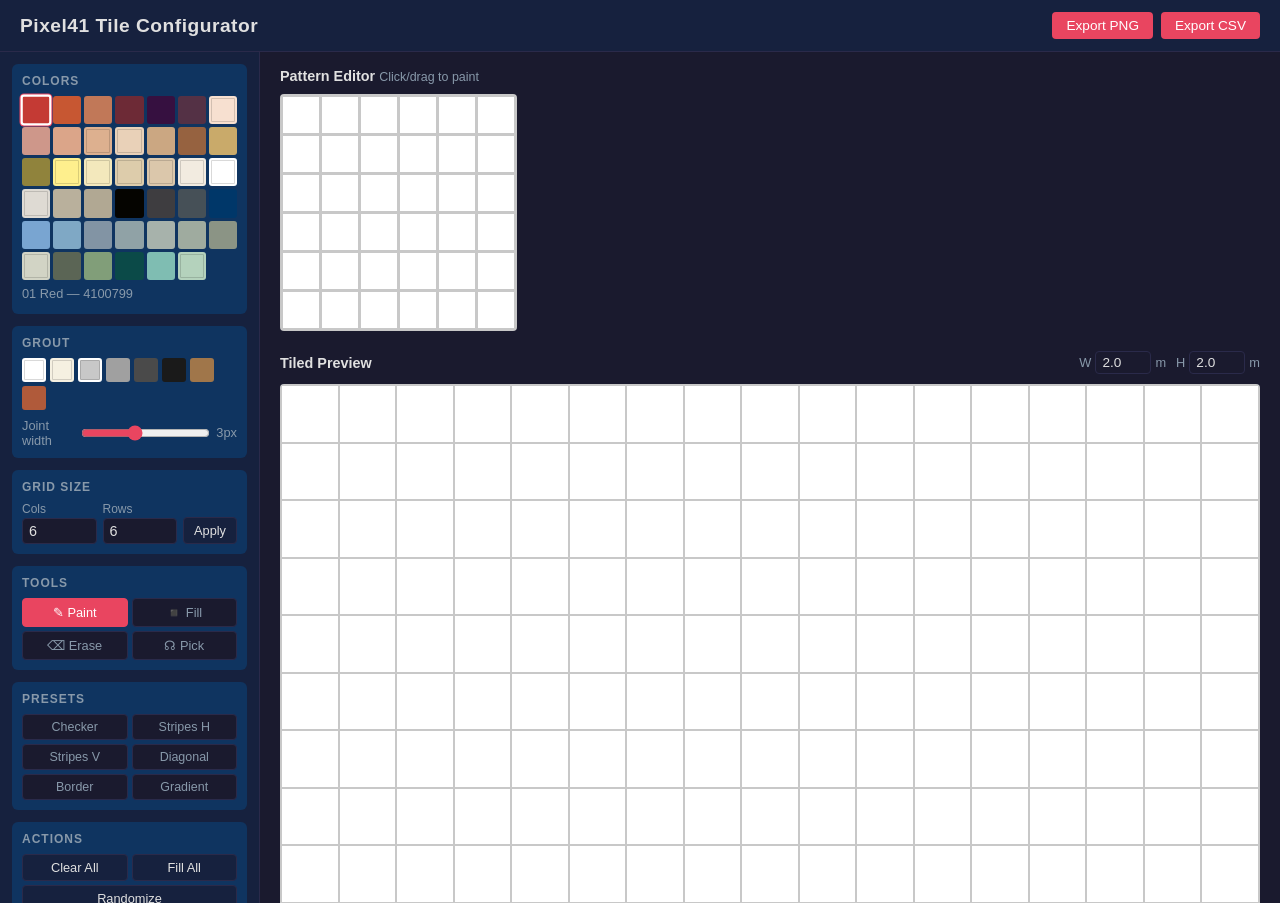
==== index.html @ 07969ab4 "Add Pixel41 Tile Configurator Interactive tool for designing Pixel41 tile patterns and generating or" ====
<!DOCTYPE html>
<html lang="en">
<head>
  <meta charset="UTF-8">
  <meta name="viewport" content="width=device-width, initial-scale=1.0">
  <title>Pixel41 Tile Configurator</title>
  <link rel="stylesheet" href="style.css">
</head>
<body>
  <header>
    <h1>Pixel41 Tile Configurator</h1>
    <div class="header-actions">
      <button id="export-png" title="Export pattern as PNG">Export PNG</button>
      <button id="export-csv" title="Export order summary as CSV">Export CSV</button>
    </div>
  </header>

  <main>
    <aside class="sidebar">
      <section class="panel">
        <h2>Colors</h2>
        <div id="palette" class="palette"></div>
        <div id="color-info" class="color-info">Select a color</div>
      </section>

      <section class="panel">
        <h2>Grout</h2>
        <div id="grout-palette" class="grout-palette"></div>
        <label class="range-label">
          Joint width
          <input type="range" id="grout-width" min="1" max="6" value="3">
          <span id="grout-width-label">3px</span>
        </label>
      </section>

      <section class="panel">
        <h2>Grid Size</h2>
        <div class="grid-controls">
          <label>
            Cols
            <input type="number" id="cols" value="6" min="2" max="32">
          </label>
          <label>
            Rows
            <input type="number" id="rows" value="6" min="2" max="32">
          </label>
          <button id="apply-size">Apply</button>
        </div>
      </section>

      <section class="panel">
        <h2>Tools</h2>
        <div class="tools">
          <button class="tool-btn active" data-tool="paint" title="Paint (P)">&#9998; Paint</button>
          <button class="tool-btn" data-tool="fill" title="Bucket Fill (F)">&#9726; Fill</button>
          <button class="tool-btn" data-tool="erase" title="Eraser (E)">&#9003; Erase</button>
          <button class="tool-btn" data-tool="eyedrop" title="Eyedropper (I)">&#9738; Pick</button>
        </div>
      </section>

      <section class="panel">
        <h2>Presets</h2>
        <div class="presets" id="presets"></div>
      </section>

      <section class="panel">
        <h2>Actions</h2>
        <div class="actions">
          <button id="clear-all">Clear All</button>
          <button id="fill-all">Fill All</button>
          <button id="random-fill">Randomize</button>
        </div>
      </section>
    </aside>

    <div class="content-area">
      <section class="editor-section">
        <h2>Pattern Editor <span class="hint">Click/drag to paint</span></h2>
        <div id="grid-container" class="grid-container"></div>
      </section>

      <section class="preview-section">
        <div class="preview-header">
          <h2>Tiled Preview</h2>
          <div class="preview-dims">
            <label class="dim-label">
              W
              <input type="number" id="preview-width" value="2.0" min="0.5" max="10" step="0.5"> m
            </label>
            <label class="dim-label">
              H
              <input type="number" id="preview-height" value="2.0" min="0.5" max="10" step="0.5"> m
            </label>
          </div>
        </div>
        <canvas id="preview-canvas"></canvas>
      </section>

      <section class="order-section">
        <h2>Order Summary</h2>
        <div class="order-meta" id="order-meta"></div>
        <table id="order-table">
          <thead>
            <tr>
              <th>Swatch</th>
              <th>Color</th>
              <th>Product Code</th>
              <th>Tiles</th>
              <th>Boxes (28/box)</th>
              <th>Recommended Grout</th>
            </tr>
          </thead>
          <tbody id="order-body"></tbody>
          <tfoot id="order-foot"></tfoot>
        </table>
        <div id="grout-recommendation" class="grout-recommendation"></div>
      </section>
    </div>
  </main>

  <script src="app.js"></script>
</body>
</html>
---- style.css ----
*, *::before, *::after {
  box-sizing: border-box;
  margin: 0;
  padding: 0;
}

:root {
  --bg: #1a1a2e;
  --surface: #16213e;
  --surface2: #0f3460;
  --text: #e0e0e0;
  --text-muted: #8899aa;
  --accent: #e94560;
  --border: #2a2a4a;
  --grout-default: #c8c8c8;
}

body {
  font-family: -apple-system, BlinkMacSystemFont, "Segoe UI", Roboto, sans-serif;
  background: var(--bg);
  color: var(--text);
  min-height: 100vh;
}

/* Header */
header {
  display: flex;
  align-items: center;
  justify-content: space-between;
  padding: 12px 20px;
  background: var(--surface);
  border-bottom: 1px solid var(--border);
}

header h1 {
  font-size: 1.2rem;
  font-weight: 600;
  letter-spacing: 0.5px;
}

.header-actions {
  display: flex;
  gap: 8px;
}

.header-actions button {
  padding: 6px 14px;
  background: var(--accent);
  color: #fff;
  border: none;
  border-radius: 4px;
  cursor: pointer;
  font-size: 0.85rem;
  font-weight: 500;
}

.header-actions button:hover {
  filter: brightness(1.15);
}

/* Layout */
main {
  display: flex;
  height: calc(100vh - 49px);
}

.sidebar {
  width: 260px;
  min-width: 260px;
  overflow-y: auto;
  padding: 12px;
  background: var(--surface);
  border-right: 1px solid var(--border);
  display: flex;
  flex-direction: column;
  gap: 12px;
}

.content-area {
  flex: 1;
  overflow-y: auto;
  padding: 16px 20px;
  display: flex;
  flex-direction: column;
  gap: 20px;
}

/* Panels */
.panel {
  background: var(--surface2);
  border-radius: 6px;
  padding: 10px;
}

.panel h2 {
  font-size: 0.75rem;
  text-transform: uppercase;
  letter-spacing: 1px;
  color: var(--text-muted);
  margin-bottom: 8px;
}

/* Color Palette */
.palette {
  display: grid;
  grid-template-columns: repeat(7, 1fr);
  gap: 3px;
}

.palette .swatch {
  width: 100%;
  aspect-ratio: 1;
  border-radius: 3px;
  border: 2px solid transparent;
  cursor: pointer;
  transition: transform 0.1s, border-color 0.1s;
  position: relative;
}

.palette .swatch:hover {
  transform: scale(1.15);
  z-index: 1;
}

.palette .swatch.selected {
  border-color: #fff;
  box-shadow: 0 0 0 1px var(--accent);
  transform: scale(1.1);
  z-index: 1;
}

.color-info {
  margin-top: 6px;
  font-size: 0.8rem;
  color: var(--text-muted);
  min-height: 1.4em;
}

/* Grout Palette */
.grout-palette {
  display: flex;
  gap: 4px;
  flex-wrap: wrap;
  margin-bottom: 8px;
}

.grout-palette .grout-swatch {
  width: 24px;
  height: 24px;
  border-radius: 3px;
  border: 2px solid transparent;
  cursor: pointer;
}

.grout-palette .grout-swatch.selected {
  border-color: #fff;
}

.range-label {
  display: flex;
  align-items: center;
  gap: 6px;
  font-size: 0.8rem;
  color: var(--text-muted);
}

.range-label input[type="range"] {
  flex: 1;
  accent-color: var(--accent);
}

/* Grid Controls */
.grid-controls {
  display: flex;
  gap: 6px;
  align-items: end;
}

.grid-controls label {
  display: flex;
  flex-direction: column;
  font-size: 0.75rem;
  color: var(--text-muted);
  flex: 1;
}

.grid-controls input[type="number"] {
  width: 100%;
  padding: 4px 6px;
  background: var(--bg);
  border: 1px solid var(--border);
  border-radius: 4px;
  color: var(--text);
  font-size: 0.9rem;
  margin-top: 2px;
}

.grid-controls button,
.actions button {
  padding: 5px 10px;
  background: var(--surface);
  color: var(--text);
  border: 1px solid var(--border);
  border-radius: 4px;
  cursor: pointer;
  font-size: 0.8rem;
}

.grid-controls button:hover,
.actions button:hover {
  background: var(--border);
}

/* Tools */
.tools {
  display: grid;
  grid-template-columns: 1fr 1fr;
  gap: 4px;
}

.tool-btn {
  padding: 6px 8px;
  background: var(--bg);
  color: var(--text-muted);
  border: 1px solid var(--border);
  border-radius: 4px;
  cursor: pointer;
  font-size: 0.8rem;
  text-align: center;
}

.tool-btn:hover {
  color: var(--text);
  border-color: var(--text-muted);
}

.tool-btn.active {
  background: var(--accent);
  color: #fff;
  border-color: var(--accent);
}

/* Presets */
.presets {
  display: grid;
  grid-template-columns: 1fr 1fr;
  gap: 4px;
}

.presets button {
  padding: 5px 8px;
  background: var(--bg);
  color: var(--text-muted);
  border: 1px solid var(--border);
  border-radius: 4px;
  cursor: pointer;
  font-size: 0.78rem;
}

.presets button:hover {
  color: var(--text);
  border-color: var(--text-muted);
}

/* Actions */
.actions {
  display: flex;
  flex-wrap: wrap;
  gap: 4px;
}

.actions button {
  flex: 1;
  min-width: 70px;
}

/* Editor Grid */
.editor-section h2,
.preview-section h2,
.order-section h2 {
  font-size: 0.9rem;
  font-weight: 600;
  margin-bottom: 10px;
}

.hint {
  font-weight: 400;
  font-size: 0.78rem;
  color: var(--text-muted);
}

.grid-container {
  display: inline-grid;
  border-radius: 4px;
  overflow: hidden;
  cursor: crosshair;
  user-select: none;
  -webkit-user-select: none;
}

.grid-container .cell {
  width: 100%;
  aspect-ratio: 1;
  transition: background-color 0.05s;
}

.grid-container .cell:hover {
  filter: brightness(1.2);
}

/* Tiled Preview */
.preview-header {
  display: flex;
  align-items: center;
  justify-content: space-between;
  margin-bottom: 10px;
}

.preview-header h2 {
  margin-bottom: 0;
}

.preview-dims {
  display: flex;
  gap: 10px;
}

.dim-label {
  font-size: 0.8rem;
  color: var(--text-muted);
  display: flex;
  align-items: center;
  gap: 4px;
}

.dim-label input {
  width: 56px;
  padding: 3px 6px;
  background: var(--bg);
  border: 1px solid var(--border);
  border-radius: 4px;
  color: var(--text);
  font-size: 0.85rem;
}

#preview-canvas {
  max-width: 100%;
  border-radius: 4px;
  background: var(--surface);
  image-rendering: pixelated;
}

/* Order Summary */
.order-section {
  background: var(--surface);
  border-radius: 6px;
  padding: 16px;
}

.order-meta {
  font-size: 0.85rem;
  color: var(--text-muted);
  margin-bottom: 10px;
  line-height: 1.6;
}

#order-table {
  width: 100%;
  border-collapse: collapse;
  font-size: 0.85rem;
}

#order-table th {
  text-align: left;
  padding: 6px 10px;
  border-bottom: 2px solid var(--border);
  color: var(--text-muted);
  font-size: 0.75rem;
  text-transform: uppercase;
  letter-spacing: 0.5px;
}

#order-table td {
  padding: 5px 10px;
  border-bottom: 1px solid var(--border);
}

#order-table tfoot td {
  padding: 8px 10px;
  font-weight: 600;
  border-top: 2px solid var(--border);
  border-bottom: none;
}

.swatch-cell {
  width: 20px;
  height: 20px;
  border-radius: 3px;
  display: inline-block;
}

.grout-recommendation {
  margin-top: 12px;
  font-size: 0.82rem;
  color: var(--text-muted);
  line-height: 1.5;
}

/* Scrollbar */
::-webkit-scrollbar {
  width: 6px;
}

::-webkit-scrollbar-track {
  background: var(--bg);
}

::-webkit-scrollbar-thumb {
  background: var(--border);
  border-radius: 3px;
}
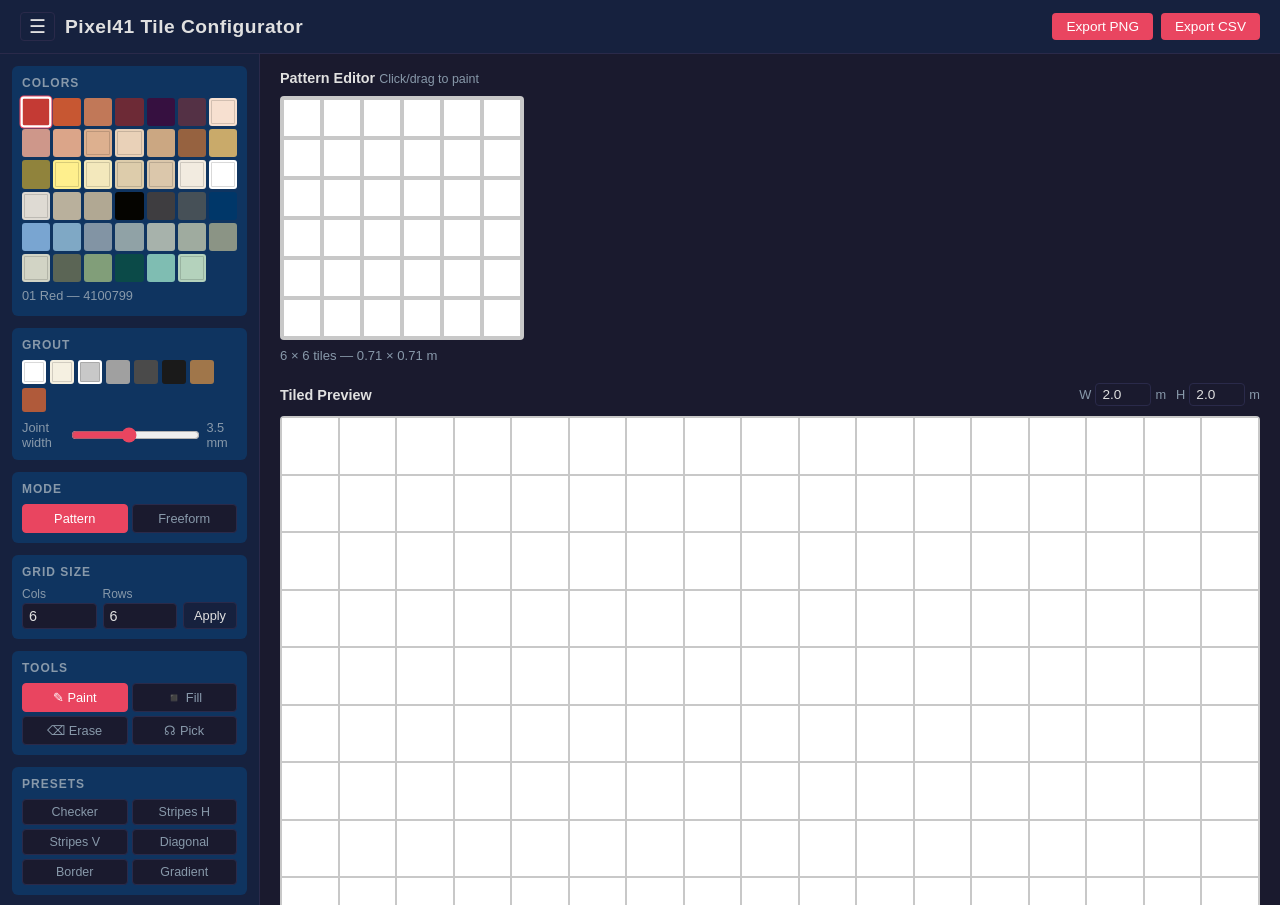
==== commit 4e7f0ebc: "Add responsive layout, freeform mode, real-unit controls - Collapsible sidebar with hamburger toggle" ====
--- a/index.html
+++ b/index.html
@@ -8,7 +8,10 @@
 </head>
 <body>
   <header>
-    <h1>Pixel41 Tile Configurator</h1>
+    <div class="header-left">
+      <button id="sidebar-toggle" class="sidebar-toggle" title="Toggle sidebar">&#9776;</button>
+      <h1>Pixel41 Tile Configurator</h1>
+    </div>
     <div class="header-actions">
       <button id="export-png" title="Export pattern as PNG">Export PNG</button>
       <button id="export-csv" title="Export order summary as CSV">Export CSV</button>
@@ -28,14 +31,22 @@
         <div id="grout-palette" class="grout-palette"></div>
         <label class="range-label">
           Joint width
-          <input type="range" id="grout-width" min="1" max="6" value="3">
-          <span id="grout-width-label">3px</span>
+          <input type="range" id="grout-width" min="0" max="8" value="3.5" step="0.5">
+          <span id="grout-width-label">3.5 mm</span>
         </label>
       </section>
 
       <section class="panel">
+        <h2>Mode</h2>
+        <div class="mode-toggle">
+          <button class="mode-btn active" data-mode="pattern">Pattern</button>
+          <button class="mode-btn" data-mode="freeform">Freeform</button>
+        </div>
+      </section>
+
+      <section class="panel">
         <h2>Grid Size</h2>
-        <div class="grid-controls">
+        <div class="grid-controls" id="grid-controls-tiles">
           <label>
             Cols
             <input type="number" id="cols" value="6" min="2" max="32">
@@ -75,8 +86,22 @@
 
     <div class="content-area">
       <section class="editor-section">
-        <h2>Pattern Editor <span class="hint">Click/drag to paint</span></h2>
+        <div class="editor-header">
+          <h2>Pattern Editor <span class="hint">Click/drag to paint</span></h2>
+          <div class="preview-dims hidden" id="freeform-dims">
+            <label class="dim-label">
+              W
+              <input type="number" id="free-width" value="1.0" min="0.2" max="5" step="0.1"> m
+            </label>
+            <label class="dim-label">
+              H
+              <input type="number" id="free-height" value="1.0" min="0.2" max="5" step="0.1"> m
+            </label>
+            <button id="apply-meters" class="apply-meters-btn">Apply</button>
+          </div>
+        </div>
         <div id="grid-container" class="grid-container"></div>
+        <div id="grid-dims" class="grid-dims"></div>
       </section>
 
       <section class="preview-section">
--- a/style.css
+++ b/style.css
@@ -32,10 +32,31 @@
   border-bottom: 1px solid var(--border);
 }
 
+.header-left {
+  display: flex;
+  align-items: center;
+  gap: 10px;
+}
+
 header h1 {
   font-size: 1.2rem;
   font-weight: 600;
   letter-spacing: 0.5px;
+}
+
+.sidebar-toggle {
+  background: none;
+  border: 1px solid var(--border);
+  color: var(--text);
+  font-size: 1.2rem;
+  padding: 4px 8px;
+  border-radius: 4px;
+  cursor: pointer;
+  line-height: 1;
+}
+
+.sidebar-toggle:hover {
+  background: var(--border);
 }
 
 .header-actions {
@@ -74,6 +95,12 @@
   display: flex;
   flex-direction: column;
   gap: 12px;
+  transition: margin-left 0.2s ease, visibility 0.2s;
+}
+
+.sidebar.collapsed {
+  margin-left: -260px;
+  visibility: hidden;
 }
 
 .content-area {
@@ -167,6 +194,39 @@
 .range-label input[type="range"] {
   flex: 1;
   accent-color: var(--accent);
+}
+
+/* Mode Toggle */
+.mode-toggle {
+  display: flex;
+  gap: 4px;
+}
+
+.mode-btn {
+  flex: 1;
+  padding: 6px 8px;
+  background: var(--bg);
+  color: var(--text-muted);
+  border: 1px solid var(--border);
+  border-radius: 4px;
+  cursor: pointer;
+  font-size: 0.8rem;
+  text-align: center;
+}
+
+.mode-btn:hover {
+  color: var(--text);
+  border-color: var(--text-muted);
+}
+
+.mode-btn.active {
+  background: var(--accent);
+  color: #fff;
+  border-color: var(--accent);
+}
+
+.hidden {
+  display: none !important;
 }
 
 /* Grid Controls */
@@ -283,6 +343,31 @@
   margin-bottom: 10px;
 }
 
+.editor-header {
+  display: flex;
+  align-items: center;
+  justify-content: space-between;
+  margin-bottom: 10px;
+}
+
+.editor-header h2 {
+  margin-bottom: 0 !important;
+}
+
+.apply-meters-btn {
+  padding: 4px 10px;
+  background: var(--surface);
+  color: var(--text);
+  border: 1px solid var(--border);
+  border-radius: 4px;
+  cursor: pointer;
+  font-size: 0.8rem;
+}
+
+.apply-meters-btn:hover {
+  background: var(--border);
+}
+
 .hint {
   font-weight: 400;
   font-size: 0.78rem;
@@ -306,6 +391,12 @@
 
 .grid-container .cell:hover {
   filter: brightness(1.2);
+}
+
+.grid-dims {
+  margin-top: 8px;
+  font-size: 0.82rem;
+  color: var(--text-muted);
 }
 
 /* Tiled Preview */
@@ -419,3 +510,56 @@
   background: var(--border);
   border-radius: 3px;
 }
+
+/* Mobile / narrow screens */
+@media (max-width: 768px) {
+  header h1 {
+    font-size: 1rem;
+  }
+
+  main {
+    flex-direction: column;
+    height: auto;
+  }
+
+  .sidebar {
+    width: 100%;
+    min-width: 100%;
+    max-height: 50vh;
+    border-right: none;
+    border-bottom: 1px solid var(--border);
+    transition: max-height 0.25s ease, padding 0.25s ease, visibility 0.2s;
+    margin-left: 0;
+  }
+
+  .sidebar.collapsed {
+    max-height: 0;
+    padding: 0 12px;
+    margin-left: 0;
+    overflow: hidden;
+    border-bottom: none;
+  }
+
+  .content-area {
+    padding: 12px;
+  }
+
+  .grid-container .cell {
+    min-width: 0;
+  }
+
+  #order-table {
+    font-size: 0.75rem;
+  }
+
+  #order-table th,
+  #order-table td {
+    padding: 4px 6px;
+  }
+
+  .preview-header {
+    flex-direction: column;
+    align-items: flex-start;
+    gap: 6px;
+  }
+}
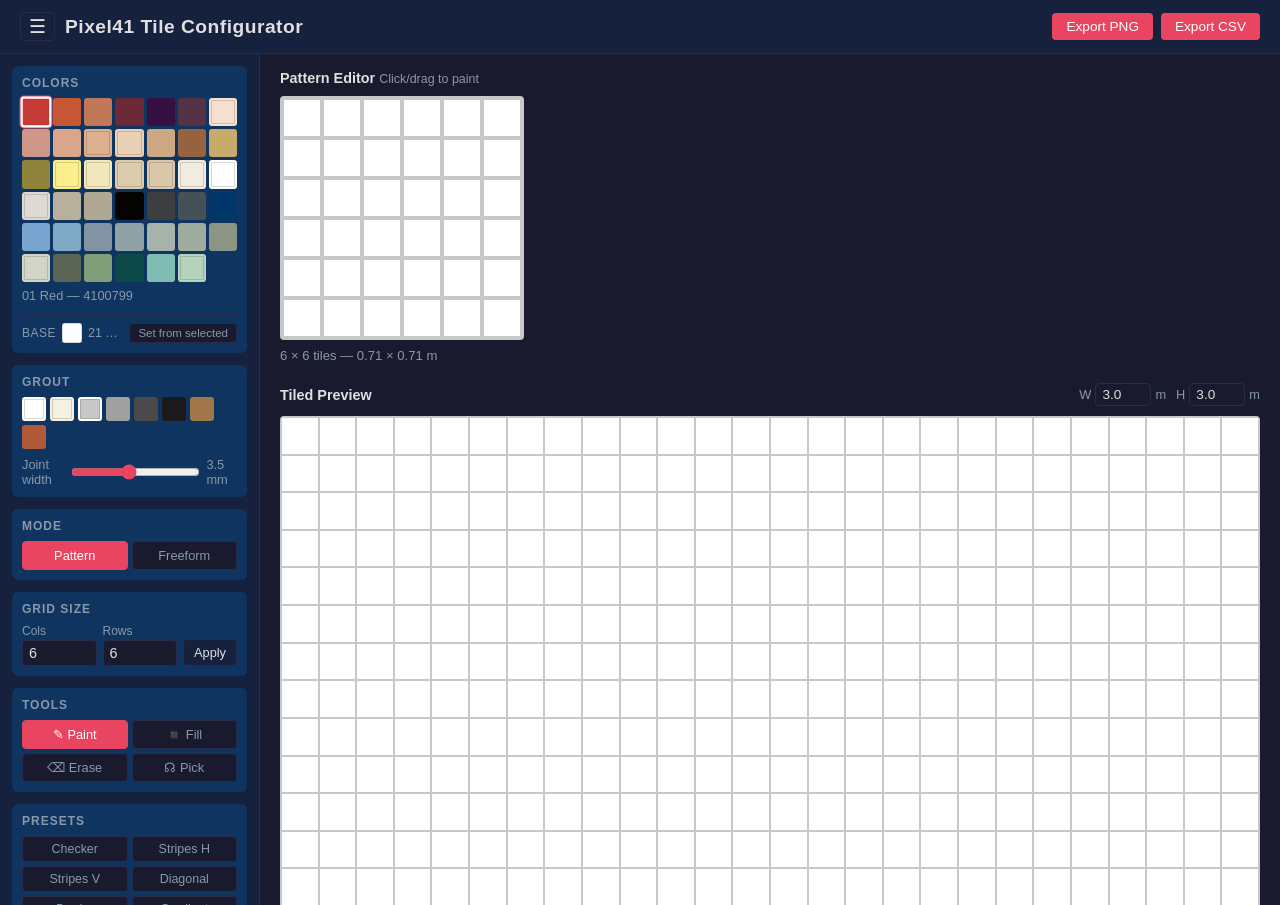
==== commit e58f5865: "Add base color toggle, freeform inline controls, real-unit grout - Selectable base color (default Wh" ====
--- a/index.html
+++ b/index.html
@@ -24,6 +24,12 @@
         <h2>Colors</h2>
         <div id="palette" class="palette"></div>
         <div id="color-info" class="color-info">Select a color</div>
+        <div class="base-color-row">
+          <span class="base-label">Base</span>
+          <div id="base-swatch" class="base-swatch"></div>
+          <span id="base-info" class="base-info"></span>
+          <button id="set-base" class="set-base-btn" title="Set selected color as base">Set from selected</button>
+        </div>
       </section>
 
       <section class="panel">
@@ -110,11 +116,11 @@
           <div class="preview-dims">
             <label class="dim-label">
               W
-              <input type="number" id="preview-width" value="2.0" min="0.5" max="10" step="0.5"> m
+              <input type="number" id="preview-width" value="3.0" min="0.5" max="10" step="0.5"> m
             </label>
             <label class="dim-label">
               H
-              <input type="number" id="preview-height" value="2.0" min="0.5" max="10" step="0.5"> m
+              <input type="number" id="preview-height" value="3.0" min="0.5" max="10" step="0.5"> m
             </label>
           </div>
         </div>
--- a/style.css
+++ b/style.css
@@ -163,6 +163,55 @@
   min-height: 1.4em;
 }
 
+.base-color-row {
+  display: flex;
+  align-items: center;
+  gap: 6px;
+  margin-top: 8px;
+  padding-top: 8px;
+  border-top: 1px solid var(--border);
+}
+
+.base-label {
+  font-size: 0.75rem;
+  text-transform: uppercase;
+  letter-spacing: 0.5px;
+  color: var(--text-muted);
+}
+
+.base-swatch {
+  width: 20px;
+  height: 20px;
+  border-radius: 3px;
+  flex-shrink: 0;
+}
+
+.base-info {
+  font-size: 0.78rem;
+  color: var(--text-muted);
+  flex: 1;
+  min-width: 0;
+  overflow: hidden;
+  text-overflow: ellipsis;
+  white-space: nowrap;
+}
+
+.set-base-btn {
+  padding: 3px 8px;
+  background: var(--bg);
+  color: var(--text-muted);
+  border: 1px solid var(--border);
+  border-radius: 4px;
+  cursor: pointer;
+  font-size: 0.72rem;
+  white-space: nowrap;
+}
+
+.set-base-btn:hover {
+  color: var(--text);
+  border-color: var(--text-muted);
+}
+
 /* Grout Palette */
 .grout-palette {
   display: flex;
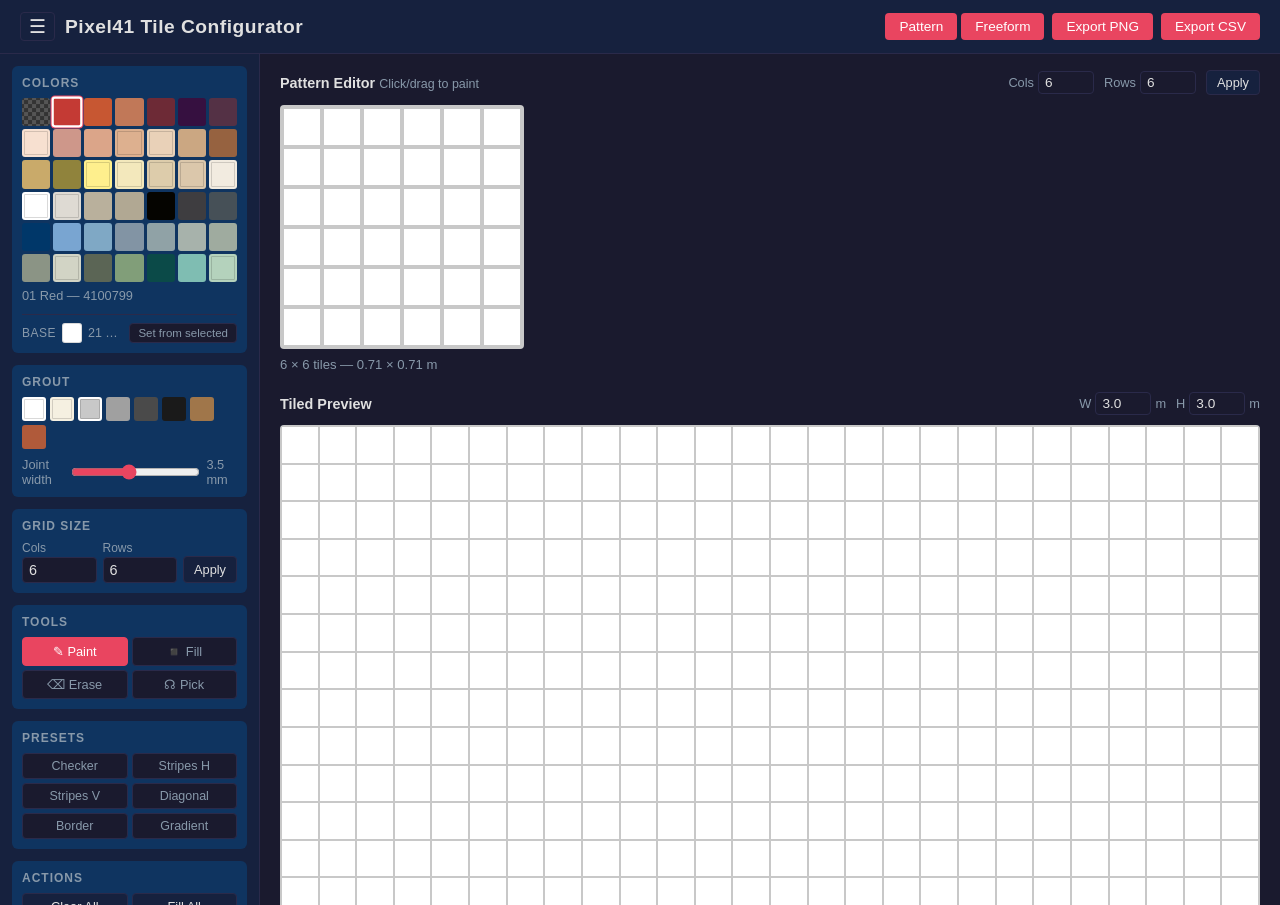
==== commit 88c7ab38: "Add bathroom configurator, no-tile option, room presets, pattern presets Bathroom configurator (bath" ====
--- a/index.html
+++ b/index.html
@@ -13,6 +13,10 @@
       <h1>Pixel41 Tile Configurator</h1>
     </div>
     <div class="header-actions">
+      <div class="mode-toggle">
+        <button class="mode-btn active" data-mode="pattern">Pattern</button>
+        <button class="mode-btn" data-mode="freeform">Freeform</button>
+      </div>
       <button id="export-png" title="Export pattern as PNG">Export PNG</button>
       <button id="export-csv" title="Export order summary as CSV">Export CSV</button>
     </div>
@@ -40,14 +44,6 @@
           <input type="range" id="grout-width" min="0" max="8" value="3.5" step="0.5">
           <span id="grout-width-label">3.5 mm</span>
         </label>
-      </section>
-
-      <section class="panel">
-        <h2>Mode</h2>
-        <div class="mode-toggle">
-          <button class="mode-btn active" data-mode="pattern">Pattern</button>
-          <button class="mode-btn" data-mode="freeform">Freeform</button>
-        </div>
       </section>
 
       <section class="panel">
@@ -94,7 +90,18 @@
       <section class="editor-section">
         <div class="editor-header">
           <h2>Pattern Editor <span class="hint">Click/drag to paint</span></h2>
-          <div class="preview-dims hidden" id="freeform-dims">
+          <div class="editor-dims" id="pattern-dims">
+            <label class="dim-label">
+              Cols
+              <input type="number" id="cols-inline" value="6" min="2" max="32">
+            </label>
+            <label class="dim-label">
+              Rows
+              <input type="number" id="rows-inline" value="6" min="2" max="32">
+            </label>
+            <button id="apply-size-inline" class="apply-meters-btn">Apply</button>
+          </div>
+          <div class="editor-dims hidden" id="freeform-dims">
             <label class="dim-label">
               W
               <input type="number" id="free-width" value="1.0" min="0.2" max="5" step="0.1"> m
--- a/style.css
+++ b/style.css
@@ -61,6 +61,7 @@
 
 .header-actions {
   display: flex;
+  align-items: center;
   gap: 8px;
 }
 
@@ -156,6 +157,14 @@
   z-index: 1;
 }
 
+.no-tile-swatch {
+  background: repeating-conic-gradient(#555 0% 25%, #333 0% 50%) 50% / 8px 8px;
+}
+
+.no-tile-cell {
+  background: repeating-conic-gradient(#888 0% 25%, #666 0% 50%) 50% / 8px 8px !important;
+}
+
 .color-info {
   margin-top: 6px;
   font-size: 0.8rem;
@@ -460,8 +469,10 @@
   margin-bottom: 0;
 }
 
-.preview-dims {
-  display: flex;
+.preview-dims,
+.editor-dims {
+  display: flex;
+  align-items: center;
   gap: 10px;
 }
 
